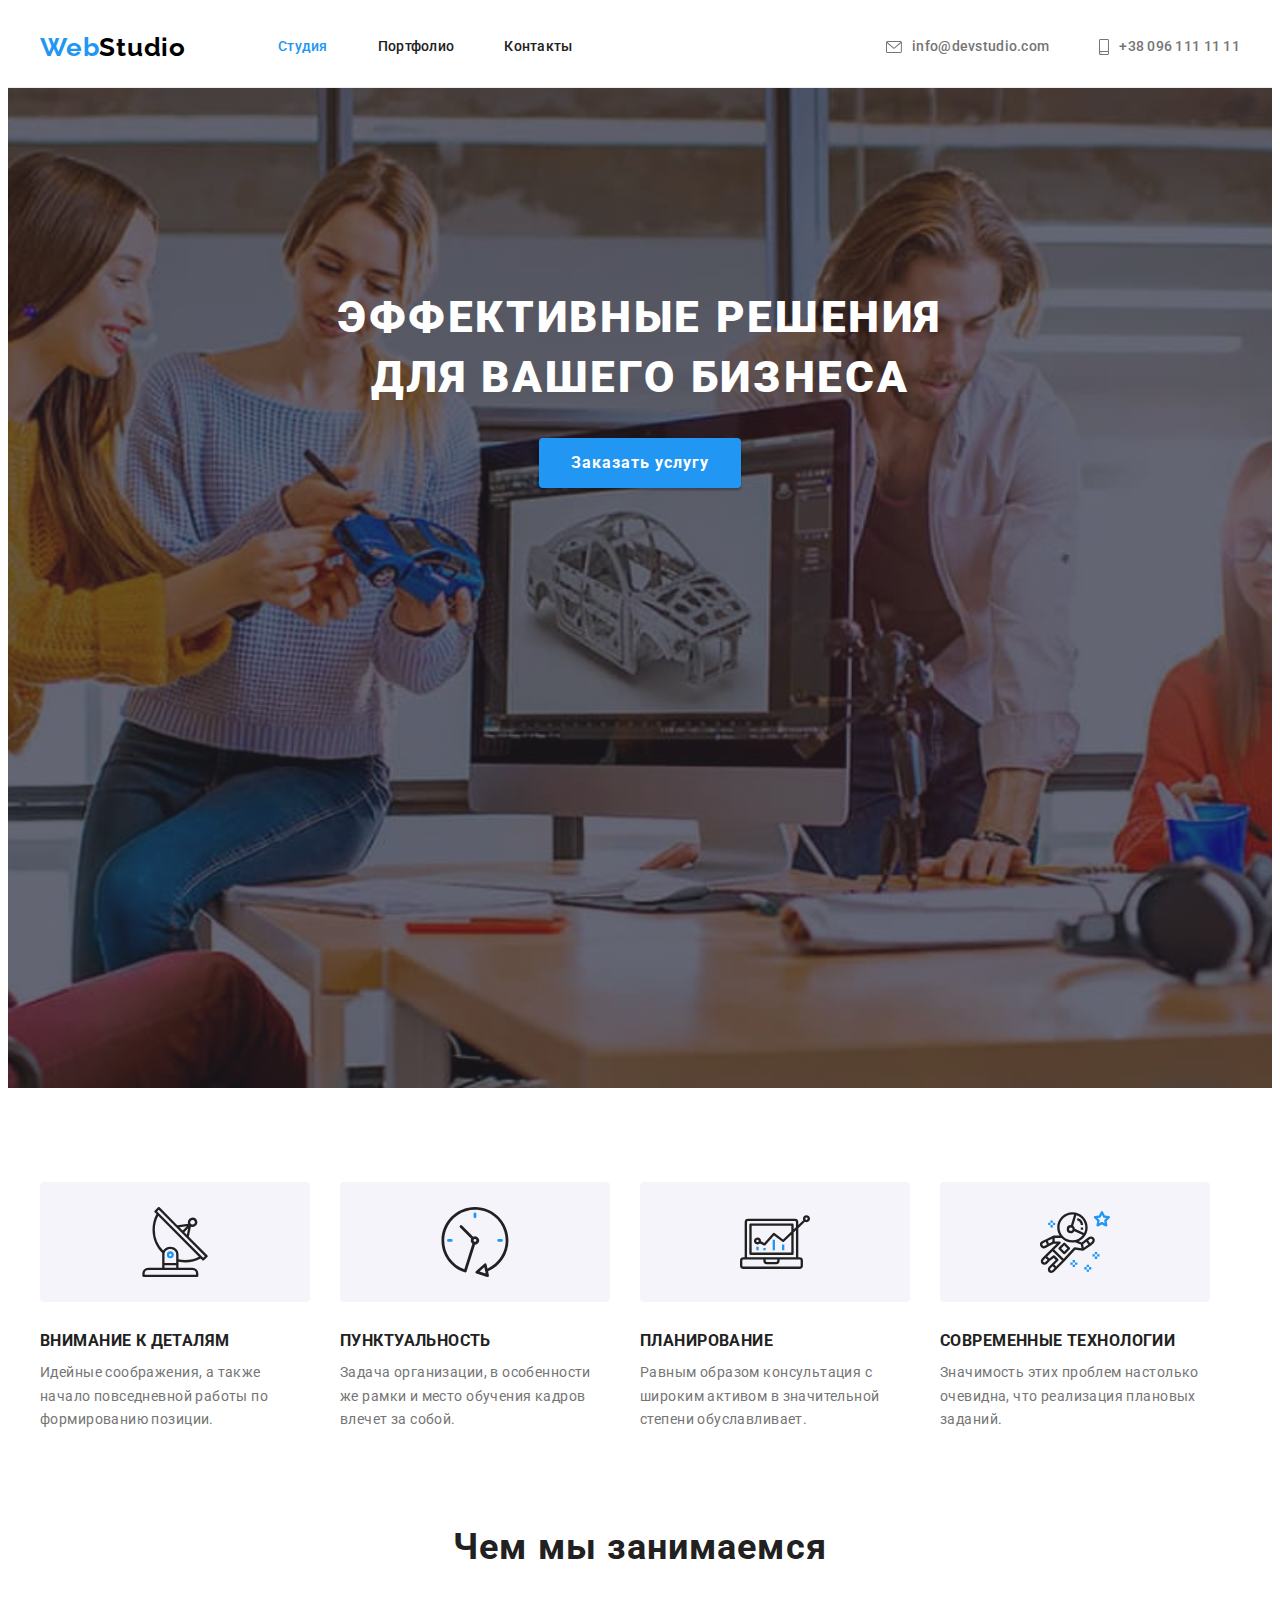
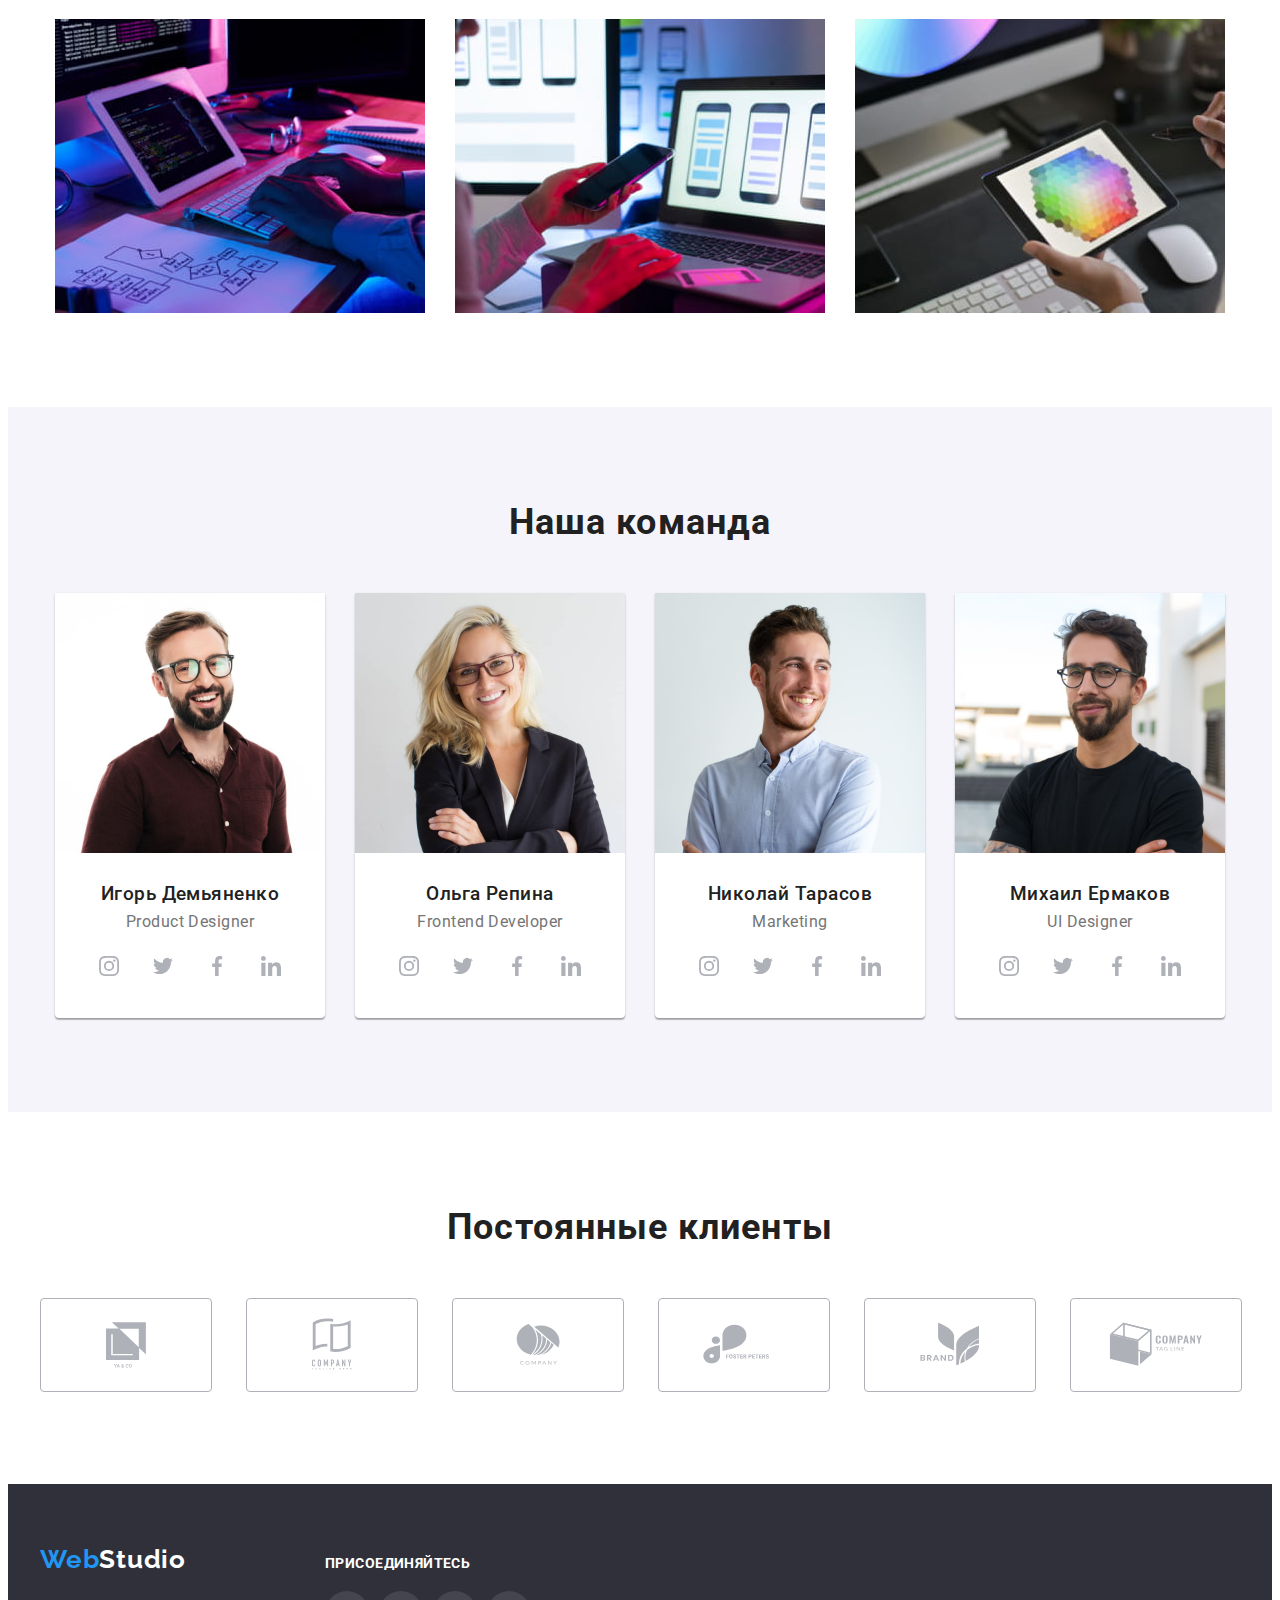
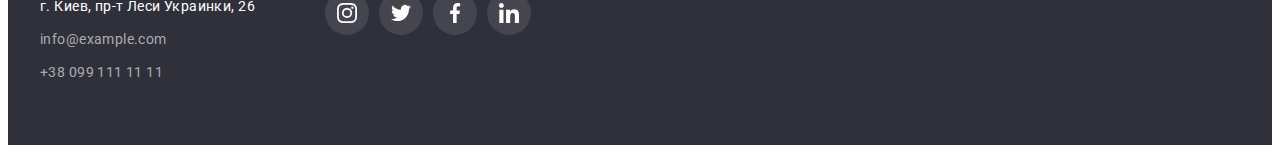
==== index.html @ 54c1f76c "add startup files" ====
<!DOCTYPE html>
<html lang="ru">
  <head>
    <meta charset="UTF-8" />
    <meta http-equiv="X-UA-Compatible" content="IE=edge" />
    <meta name="viewport" content="width=device-width, initial-scale=1.0" />
    <title>Document</title>
    <link rel="preconnect" href="https://fonts.gstatic.com" />
    <link
      href="https://fonts.googleapis.com/css2?family=Raleway:wght@700&family=Roboto:wght@400;500;700;900&display=swap"
      rel="stylesheet"
    />
    <link
      rel="stylesheet"
      href="https://cdnjs.cloudflare.com/ajax/libs/modern-normalize/1.1.0/modern-normalize.min.css"
      integrity="sha512-wpPYUAdjBVSE4KJnH1VR1HeZfpl1ub8YT/NKx4PuQ5NmX2tKuGu6U/JRp5y+Y8XG2tV+wKQpNHVUX03MfMFn9Q=="
      crossorigin="anonymous"
      referrerpolicy="no-referrer"
    />
    <link rel="stylesheet" href="./css/styles.css" />
  </head>

  <body>
    <!-- Шапка -->
    <header class="page-header">
      <div class="container header-container">
        <nav class="navigation">
          <a class="logo" href="./index.html">Web<span class="header-logo-accent">Studio</span></a>
          <ul class="menu">
            <li class="menu-item">
              <a class="nav-link current" href="./index.html">Студия</a>
            </li>
            <li class="menu-item">
              <a class="nav-link" href="./portfolio.html">Портфолио</a>
            </li>
            <li class="menu-item">
              <a class="nav-link" href="">Контакты</a>
            </li>
          </ul>
        </nav>
        <ul class="contact-list">
          <li class="contact-item">
            <a class="contact-link" href="mailto:info@devstudio.com">
              <svg class="envelope">
                <use href="./images/sprite.svg#envelope"></use>
              </svg>
              info@devstudio.com
            </a>
          </li>
          <li class="contact-item">
            <a class="contact-link" href="tel:+380961111111">
              <svg class="smartphone">
                <use href="./images/sprite.svg#smartphone"></use>
              </svg>
              +38 096 111 11 11
            </a>
          </li>
        </ul>
      </div>
    </header>

    <!-- Основна інформація -->
    <main>
      <!-- Замовити послугу -->
      <section class="hero">
        <h1 class="hero-title">
          Эффективные решения <br />
          для вашего бизнеса
        </h1>
        <button class="hero-button" type="button">Заказать услугу</button>
      </section>

      <!-- Особливості компанії -->
      <section class="features section">
        <div class="container">
          <h2 class="visually-hidden">Особенности</h2>
          <ul class="features-list">
            <li class="features-item">
              <div class="icon-features">
                <svg width="70" height="70">
                  <use href="./images/sprite.svg#antenna"></use>
                </svg>
              </div>
              <h3 class="features-title">Внимание к деталям</h3>
              <p>
                Идейные соображения, а также начало повседневной работы по формированию позиции.
              </p>
            </li>
            <li class="features-item">
              <div class="icon-features">
                <svg width="70" height="70">
                  <use href="./images/sprite.svg#clock"></use>
                </svg>
              </div>
              <h3 class="features-title">Пунктуальность</h3>
              <p>
                Задача организации, в особенности же рамки и место обучения кадров влечет за собой.
              </p>
            </li>
            <li class="features-item">
              <div class="icon-features">
                <svg width="70" height="70">
                  <use href="./images/sprite.svg#diagram"></use>
                </svg>
              </div>
              <h3 class="features-title">Планирование</h3>
              <p>
                Равным образом консультация с широким активом в значительной степени обуславливает.
              </p>
            </li>
            <li class="features-item">
              <div class="icon-features">
                <svg width="70" height="70">
                  <use href="./images/sprite.svg#astronaut"></use>
                </svg>
              </div>
              <h3 class="features-title">Современные технологии</h3>
              <p>Значимость этих проблем настолько очевидна, что реализация плановых заданий.</p>
            </li>
          </ul>
        </div>
      </section>

      <!-- Фото — чим займаємось -->
      <section class="work">
        <div class="container">
          <h2 class="section-title">Чем мы занимаемся</h2>
          <ul class="work-list">
            <li class="work-item">
              <img
                src="./images/work/box-1.jpg"
                alt="Мужчина печатает на клавиатуре"
                width="370"
                height="294"
              />
            </li>
            <li class="work-item">
              <img
                src="./images/work/box-2.jpg"
                alt="Женщина с телефоном в руке возле ноутбука"
                width="370"
                height="294"
              />
            </li>
            <li class="work-item">
              <img
                src="./images/work/box-3.jpg"
                alt="Планшет и стилус в руках человека"
                width="370"
                height="294"
              />
            </li>
          </ul>
        </div>
      </section>

      <!-- Фото членів команди -->
      <section class="team section">        
          <h2 class="section-title">Наша команда</h2>
          <ul class="team-list">
            <li class="team-card">
              <img
                src="./images/team/igor.jpg"
                alt="Фото продакт-дизайнера"
                width="270"
                height="260"
              />
              <div class="team-about">
                <h3 class="team-name">Игорь Демьяненко</h3>
                <p class="team-position" lang="en">Product Designer</p>
                <ul class="social-links">
                  <li class="social-logo">
                    <a class="social-link" href="">
                      <svg width="20" height="20">
                        <use href="./images/sprite.svg#instagram"></use>
                      </svg>
                    </a>
                  </li>
                  <li class="social-logo">
                    <a class="social-link" href="">
                      <svg width="20" height="20">
                        <use href="./images/sprite.svg#twitter"></use>
                      </svg>
                    </a>
                  </li>
                  <li class="social-logo">
                    <a class="social-link" href="">
                      <svg width="20" height="20">
                        <use href="./images/sprite.svg#facebook"></use>
                      </svg>
                    </a>
                  </li>
                  <li class="social-logo">
                    <a class="social-link" href="">
                      <svg width="20" height="20">
                        <use href="./images/sprite.svg#linkedin"></use>
                      </svg>
                    </a>
                  </li>
                </ul>
              </div>              
            </li>
            <li class="team-card">
              <img
                src="./images/team/olga.jpg"
                alt="Фото фронтенд-разработчика"
                width="270"
                height="260"
              />
              <div class="team-about">
                <h3 class="team-name">Ольга Репина</h3>
                <p class="team-position" lang="en">Frontend Developer</p>
                <ul class="social-links">
                  <li class="social-logo">
                    <a class="social-link" href="">
                      <svg width="20" height="20">
                        <use href="./images/sprite.svg#instagram"></use>
                      </svg>
                    </a>
                  </li>
                  <li class="social-logo">
                    <a class="social-link" href="">
                      <svg width="20" height="20">
                        <use href="./images/sprite.svg#twitter"></use>
                      </svg>
                    </a>
                  </li>
                  <li class="social-logo">
                    <a class="social-link" href="">
                      <svg width="20" height="20">
                        <use href="./images/sprite.svg#facebook"></use>
                      </svg>
                    </a>
                  </li>
                  <li class="social-logo">
                    <a class="social-link" href="">
                      <svg width="20" height="20">
                        <use href="./images/sprite.svg#linkedin"></use>
                      </svg>
                    </a>
                  </li>
                </ul>
              </div>              
            </li>
            <li class="team-card">
              <img
                src="./images/team/nikolai.jpg"
                alt="Фото маркетолога"
                width="270"
                height="260"
              />
              <div class="team-about">
                <h3 class="team-name">Николай Тарасов</h3>
                <p class="team-position" lang="en">Marketing</p>
                <ul class="social-links">
                  <li class="social-logo">
                    <a class="social-link" href="">
                      <svg width="20" height="20">
                        <use href="./images/sprite.svg#instagram"></use>
                      </svg>
                    </a>
                  </li>
                  <li class="social-logo">
                    <a class="social-link" href="">
                      <svg width="20" height="20">
                        <use href="./images/sprite.svg#twitter"></use>
                      </svg>
                    </a>
                  </li>
                  <li class="social-logo">
                    <a class="social-link" href="">
                      <svg width="20" height="20">
                        <use href="./images/sprite.svg#facebook"></use>
                      </svg>
                    </a>
                  </li>
                  <li class="social-logo">
                    <a class="social-link" href="">
                      <svg width="20" height="20">
                        <use href="./images/sprite.svg#linkedin"></use>
                      </svg>
                    </a>
                  </li>
                </ul>
              </div>              
            </li>
            <li class="team-card">
              <img src="./images/team/misha.jpg" alt="Фото UI дизайнера" width="270" height="260" />
              <div class="team-about">
                <h3 class="team-name">Михаил Ермаков</h3>
                <p class="team-position" lang="en">UI Designer</p>
                <ul class="social-links">
                  <li class="social-logo">
                    <a class="social-link" href="">
                      <svg width="20" height="20">
                        <use href="./images/sprite.svg#instagram"></use>
                      </svg>
                    </a>
                  </li>
                  <li class="social-logo">
                    <a class="social-link" href="">
                      <svg width="20" height="20">
                        <use href="./images/sprite.svg#twitter"></use>
                      </svg>
                    </a>
                  </li>
                  <li class="social-logo">
                    <a class="social-link" href="">
                      <svg width="20" height="20">
                        <use href="./images/sprite.svg#facebook"></use>
                      </svg>
                    </a>
                  </li>
                  <li class="social-logo">
                    <a class="social-link" href="">
                      <svg width="20" height="20">
                        <use href="./images/sprite.svg#linkedin"></use>
                      </svg>
                    </a>
                  </li>
                </ul>
              </div>              
            </li>
          </ul>
      </section>

      <!-- Клієнти -->
      <section class="section">
        <div class="container">
          <h2 class="section-title">Постоянные клиенты</h2>
          <ul class="client-list">
            <li class="client">            
                <a class="client-link" href="">
                    <svg class="client-logo" width="40" height="46">
                      <use href="./images/sprite.svg#client-1"></use>
                    </svg>
                </a>
            </li>
            <li class="client">
              <a class="client-link" href="">
                <div class="client-logo">
                  <svg class="client-icon" width="40" height="52">
                    <use href="./images/sprite.svg#client-2"></use>
                  </svg>
                </div>
              </a>
            </li>
            <li class="client">
              <a class="client-link" href="">
                <div class="client-logo">
                  <svg class="client-icon" width="44" height="42">
                    <use href="./images/sprite.svg#client-3"></use>
                  </svg>
                </div>
              </a>
            </li>
            <li class="client">
              <a class="client-link" href="">
                <div class="client-logo">
                  <svg class="client-icon" width="84" height="40">
                    <use href="./images/sprite.svg#client-4"></use>
                  </svg>
                </div>
              </a>
            </li>
            <li class="client">
              <a class="client-link" href="">
                <div class="client-logo">
                  <svg class="client-icon" width="62" height="44">
                    <use href="./images/sprite.svg#client-5"></use>
                  </svg>
                </div>
              </a>
            </li>
            <li class="client">
              <a class="client-link" href="">
                <div class="client-logo">
                  <svg class="client-icon" width="94" height="44">
                    <use href="./images/sprite.svg#client-6"></use>
                  </svg>
                </div>
              </a>
            </li>
          </ul>
        </div>
      </section>
    </main>

    <!-- Підвал -->
    <footer class="footer">
      <div class="footer-container container">
        <div>
          <a class="logo" href="./index.html">Web<span class="footer-logo-accent">Studio</span></a>
          <address class="footer-address">
            <p class="footer-location">г. Киев, пр-т Леси Украинки, 26</p>
            <ul>
              <li class="footer-contact">
                <a class="footer-link" href="mailto:info@example.com">info@example.com</a>
              </li>
              <li class="footer-contact">
                <a class="footer-link" href="tel:+380991111111">+38 099 111 11 11</a>
              </li>
            </ul>
          </address>
        </div>

        <div class="join">
          <p class="join-text">Присоединяйтесь</p>
          <ul class="join-links">
            <li class="join-logo">
              <a class="join-link" href="">
                <svg class="join-icon" width="20" height="20">
                  <use href="./images/sprite.svg#instagram"></use>
                </svg>
              </a>
            </li>
            <li class="join-logo">
              <a class="join-link" href="">
                <svg class="join-icon" width="20" height="20">
                  <use href="./images/sprite.svg#twitter"></use>
                </svg>
              </a>
            </li>
            <li class="join-logo">
              <a class="join-link" href="">
                <svg class="join-icon" width="20" height="20">
                  <use href="./images/sprite.svg#facebook"></use>
                </svg>
              </a>
            </li>
            <li class="join-logo">
              <a class="join-link" href="">
                <svg class="join-icon" width="20" height="20">
                  <use href="./images/sprite.svg#linkedin"></use>
                </svg>
              </a>
            </li>              
          </ul>
        </div>
      </div>
    </footer>
  </body>
</html>
---- css/styles.css ----
:root {
  --primary-font-family: 'Roboto', sans-serif;
  --secondary-font-family: 'Raleway', sans-serif;
  --text-color: #757575;
  --primary-white: #ffffff;
  --secondary-white: rgba(255, 255, 255, 0.6);
  --primary-dark-color: #212121;
  --logo-accent-color: #000000;
  --primary-accent-color: #2196f3;

  --primary-background-color: #2f303a;
  --secondary-background-color: #f5f4fa;
  --primary-border-color: 1px solid #ececec;
  --overlay-colour: rgba(47, 48, 58, 0.4);

  --primary-icon-colour: #afb1b8;
  --social-icon-background: rgba(255, 255, 255, 0.1);

  --card-shadow: 0px 1px 3px rgba(0, 0, 0, 0.12), 0px 1px 1px rgba(0, 0, 0, 0.14),
    0px 2px 1px rgba(0, 0, 0, 0.2);
  --btn-shadow: 0px 3px 1px rgba(0, 0, 0, 0.1), 0px 1px 2px rgba(0, 0, 0, 0.08),
    0px 2px 2px rgba(0, 0, 0, 0.12);
  --hover-card-shadow: 0px 1px 1px rgba(0, 0, 0, 0.12), 0px 4px 4px rgba(0, 0, 0, 0.06),
    1px 4px 6px rgba(0, 0, 0, 0.16);
}

body {
  font-family: var(--primary-font-family);
  font-weight: 400;
  font-size: 14px;
  color: var(--text-color);
}

h1,
h2,
h3,
h4,
h5,
h6,
p {
  margin-top: 0;
  margin-bottom: 0;
}

ul,
ol {
  margin-top: 0;
  margin-bottom: 0;
  padding-left: 0;
}

img {
  display: block;
}

a {
  text-decoration: none;
}

ul {
  list-style: none;
}

.container {
  width: 1200px;
  padding-left: 15px;
  padding-right: 15px;
  margin-left: auto;
  margin-right: auto;
}

.section {
  padding-top: 94px;
  padding-bottom: 94px;
}

/* ========== HEADER ========== */
.page-header {
  max-width: 1600px;
  padding-top: 24px;
  padding-bottom: 24px;
  margin-left: auto;
  margin-right: auto;

  font-weight: 500;
  line-height: 1.14;
  letter-spacing: 0.02em;

  border-bottom: var(--primary-border-color);
}

.header-container {
  display: flex;
  align-items: center;
  justify-content: space-between;
}

.navigation {
  display: flex;
  align-items: center;
}

.logo {
  font-family: var(--secondary-font-family);
  font-weight: 700;
  font-size: 26px;
  line-height: 1.19;
  letter-spacing: 0.03em;
  color: var(--primary-accent-color);
}

.header-logo-accent {
  color: var(--logo-accent-color);
}

.menu {
  display: flex;
  align-items: center;
  margin-left: 92px;
}

.menu-item:not(:last-child) {
  margin-right: 50px;
}

.nav-link {
  color: var(--primary-dark-color);
}

.nav-link.current {
  color: var(--primary-accent-color);
}

.nav-link:hover,
.nav-link:focus {
  color: var(--primary-accent-color);
}

.contact-list {
  display: flex;
  align-items: center;
}

.contact-item:not(:last-child) {
  margin-right: 50px;
}

.contact-link {
  display: flex;
  align-items: center;
  color: var(--text-color);
}

.contact-link:hover,
.contact-link:focus {
  color: var(--primary-accent-color);
}

.envelope {
  width: 16px;
  height: 12px;
  margin-right: 10px;
  fill: currentColor;
}

.smartphone {
  width: 10px;
  height: 16px;
  margin-right: 10px;
  fill: currentColor;
}

.contact-link:hover .envelope,
.contact-link:focus .envelope,
.contact-link:hover .smartphone,
.contact-link:focus .smartphone {
  fill: var(--primary-accent-color);
}
/* ========= END HEADER ========= */

/* ============ HERO ============ */
.hero {
  max-width: 1600px;
  height: 600px;
  padding-top: 200px;
  padding-bottom: 200px;
  margin-right: auto;
  margin-left: auto;

  background-color: var(--primary-background-color);
  background-size: cover;
  background-position: center;
  background-repeat: no-repeat;
  background-image: linear-gradient(rgba(47, 48, 58, 0.4), rgba(47, 48, 58, 0.4)),
    url(../images/hero/hero-img.jpg);
}

.hero-title {
  margin-bottom: 30px;

  font-weight: 900;
  font-size: 44px;
  line-height: 1.36;
  text-align: center;
  letter-spacing: 0.06em;
  text-transform: uppercase;
  color: var(--primary-white);
}

.hero-button {
  display: block;
  padding: 10px 32px;
  border: none;
  border-radius: 4px;
  margin-right: auto;
  margin-left: auto;

  font-family: inherit;
  font-weight: 700;
  font-size: 16px;
  line-height: 1.88;
  letter-spacing: 0.06em;
  color: var(--primary-white);

  background-color: var(--primary-accent-color);
  box-shadow: var(--btn-shadow);
  cursor: pointer;
}
/* ========== END HERO ========= */

/* ========= FEATURES ========= */
.visually-hidden {
  position: absolute;
  width: 1px;
  height: 1px;
  margin: -1px;
  border: 0;
  padding: 0;
  white-space: nowrap;
  clip-path: inset(100%);
  clip: rect(0 0 0 0);
  overflow: hidden;
}

.features {
  line-height: 1.71;
  letter-spacing: 0.03em;
}

.features-list {
  display: flex;
}

.features-item {
  width: 270px;
}

.features-item:not(:last-child) {
  margin-right: 30px;
}

.icon-features {
  display: flex;
  justify-content: center;
  align-items: center;
  height: 120px;
  margin-bottom: 30px;
  background-color: var(--secondary-background-color);
  border-radius: 4px;
}

.features-title {
  margin-bottom: 10px;

  font-weight: 700;
  line-height: 1.14;
  text-transform: uppercase;
  color: var(--primary-dark-color);
}
/* ========= END FEATURES ========= */

/* ========= OUR WORK ========= */
.work {
  padding-bottom: 94px;
}

.work-list {
  display: flex;
  justify-content: center;
}

.work-item:not(:last-child) {
  margin-right: 30px;
}

.section-title {
  margin-bottom: 50px;

  font-weight: 700;
  font-size: 36px;
  line-height: 1.17;
  text-align: center;
  letter-spacing: 0.03em;
  color: var(--primary-dark-color);
}
/* ========= END OUR WORK ========= */

/* ========= TEAM SECTION ========= */
.team {
  max-width: 1600px;
  padding-left: 15px;
  padding-right: 15px;
  margin-left: auto;
  margin-right: auto;
  background-color: var(--secondary-background-color);

  font-size: 16px;
  letter-spacing: 0.03em;
}

.team-list {
  display: flex;
  justify-content: center;
}

.team-card {
  border-radius: 0px 0px 4px 4px;
  background-color: var(--primary-white);
  box-shadow: var(--card-shadow);
}

.team-card:not(:last-child) {
  margin-right: 30px;
}

.team-about {
  padding: 30px 32px;
  text-align: center;
}

.team-name {
  margin-bottom: 10px;
  font-weight: 500;
  line-height: 1.19;
  color: var(--primary-dark-color);
}

.team-position {
  margin-bottom: 16px;
  line-height: 0.84;
}

.social-links {
  display: flex;
  justify-content: center;
  align-items: center;
}

.social-link {
  display: flex;
  justify-content: center;
  align-items: center;
  width: 44px;
  height: 44px;
  border-radius: 50%;
  fill: var(--primary-icon-colour);
}

.social-link:hover,
.social-link:focus {
  fill: var(--primary-white);
  background-color: var(--primary-accent-color);
}

.social-logo:not(:last-child) {
  margin-right: 10px;
}

/* ========= END TEAM SECTION ========= */

/* ========= CLIENTS SECTION ========= */

/* ul */
.client-list {
  display: flex;
  justify-content: space-between;
  align-items: center;
}

/* li */
.client {
  width: 170px;
  height: 92px;
}

/* a */
.client-link {
  display: flex;
  align-items: center;
  justify-content: center;
  width: inherit;
  height: inherit;
  border: 1px solid var(--primary-icon-colour);
  border-radius: 4px;
}

.client-link:hover,
.client-link:focus {
  border: 1px solid var(--primary-accent-color);
  fill: var(--primary-accent-color);
}

.client-link:hover .client-logo,
.client-link:focus .client-logo {
  fill: var(--primary-accent-color);
}

/* div */
.client-logo {
  fill: var(--primary-icon-colour);
}

/* ========= END CLIENTS SECTION ========= */

/* ========= PORTFOLIO ========= */
.btn-list {
  display: flex;
  justify-content: center;
  margin-bottom: 50px;
}

.btn-item:not(:last-child) {
  margin-right: 8px;
}

.portfolio-button {
  padding: 6px 22px;
  border-radius: 4px;
  border-color: transparent;

  font-family: inherit;
  font-weight: 500;
  font-size: 16px;
  line-height: 1.62;
  letter-spacing: 0.03em;
  color: var(--primary-dark-color);
  background-color: var(--secondary-background-color);
  cursor: pointer;
}

.portfolio-button:hover,
.portfolio-button:focus,
.portfolio-button.current {
  color: var(--primary-white);
  background-color: var(--primary-accent-color);
  box-shadow: var(--btn-shadow);
}

.card-list {
  display: flex;
  flex-wrap: wrap;
  margin-top: -30px;
  margin-left: -30px;
}

.example-link {
  display: block;
}

.example-link:hover,
.example-link:focus {
  box-shadow: var(--hover-card-shadow);
}

.example {
  margin-top: 30px;
  margin-left: 30px;
}

.example-box {
  padding: 20px 24px;
  border: 1px solid #eeeeee;
  border-top: none;
}

.project-name {
  margin-bottom: 4px;
  font-weight: 700;
  font-size: 18px;
  line-height: 2;
  letter-spacing: 0.06em;
  color: var(--primary-dark-color);
}

.project-type {
  font-size: 16px;
  line-height: 1.87;
  letter-spacing: 0.03em;
  color: var(--text-color);
}
/* ========= END PORTFOLIO ========= */

/* ========= FOOTER ========= */
.footer {
  max-width: 1600px;
  margin-left: auto;
  margin-right: auto;
  padding-top: 60px;
  padding-bottom: 60px;
  background-color: var(--primary-background-color);
}

.footer-container {
  display: flex;
  align-items: baseline;
}

.footer-address {
  margin-top: 20px;

  font-style: normal;
  line-height: 1.71;
  letter-spacing: 0.03em;
}

.footer-logo-accent {
  color: var(--primary-white);
}

.footer-location {
  margin-bottom: 9px;
  color: var(--primary-white);
}

.footer-link {
  color: var(--secondary-white);
}

.footer-contact:not(:last-child) {
  margin-bottom: 9px;
}

.footer-link:hover,
.footer-link:focus {
  color: var(--primary-white);
}

.join {
  margin-left: 70px;
}

.join-text {
  margin-bottom: 20px;
  font-weight: 700;
  line-height: 16px;
  letter-spacing: 0.03em;
  text-transform: uppercase;
  color: var(--primary-white);
}

.join-links {
  display: flex;
  align-items: center;
}

.join-link {
  display: flex;
  justify-content: center;
  align-items: center;
  width: 44px;
  height: 44px;
  border-radius: 50%;
  background-color: rgba(255, 255, 255, 0.1);
}

.join-logo:not(:last-child) {
  margin-right: 10px;
}

.join-icon {
  fill: var(--primary-white);
}

.join-link:hover,
.join-link:focus {
  background-color: var(--primary-accent-color);
}

/* ========= END FOOTER ========= */
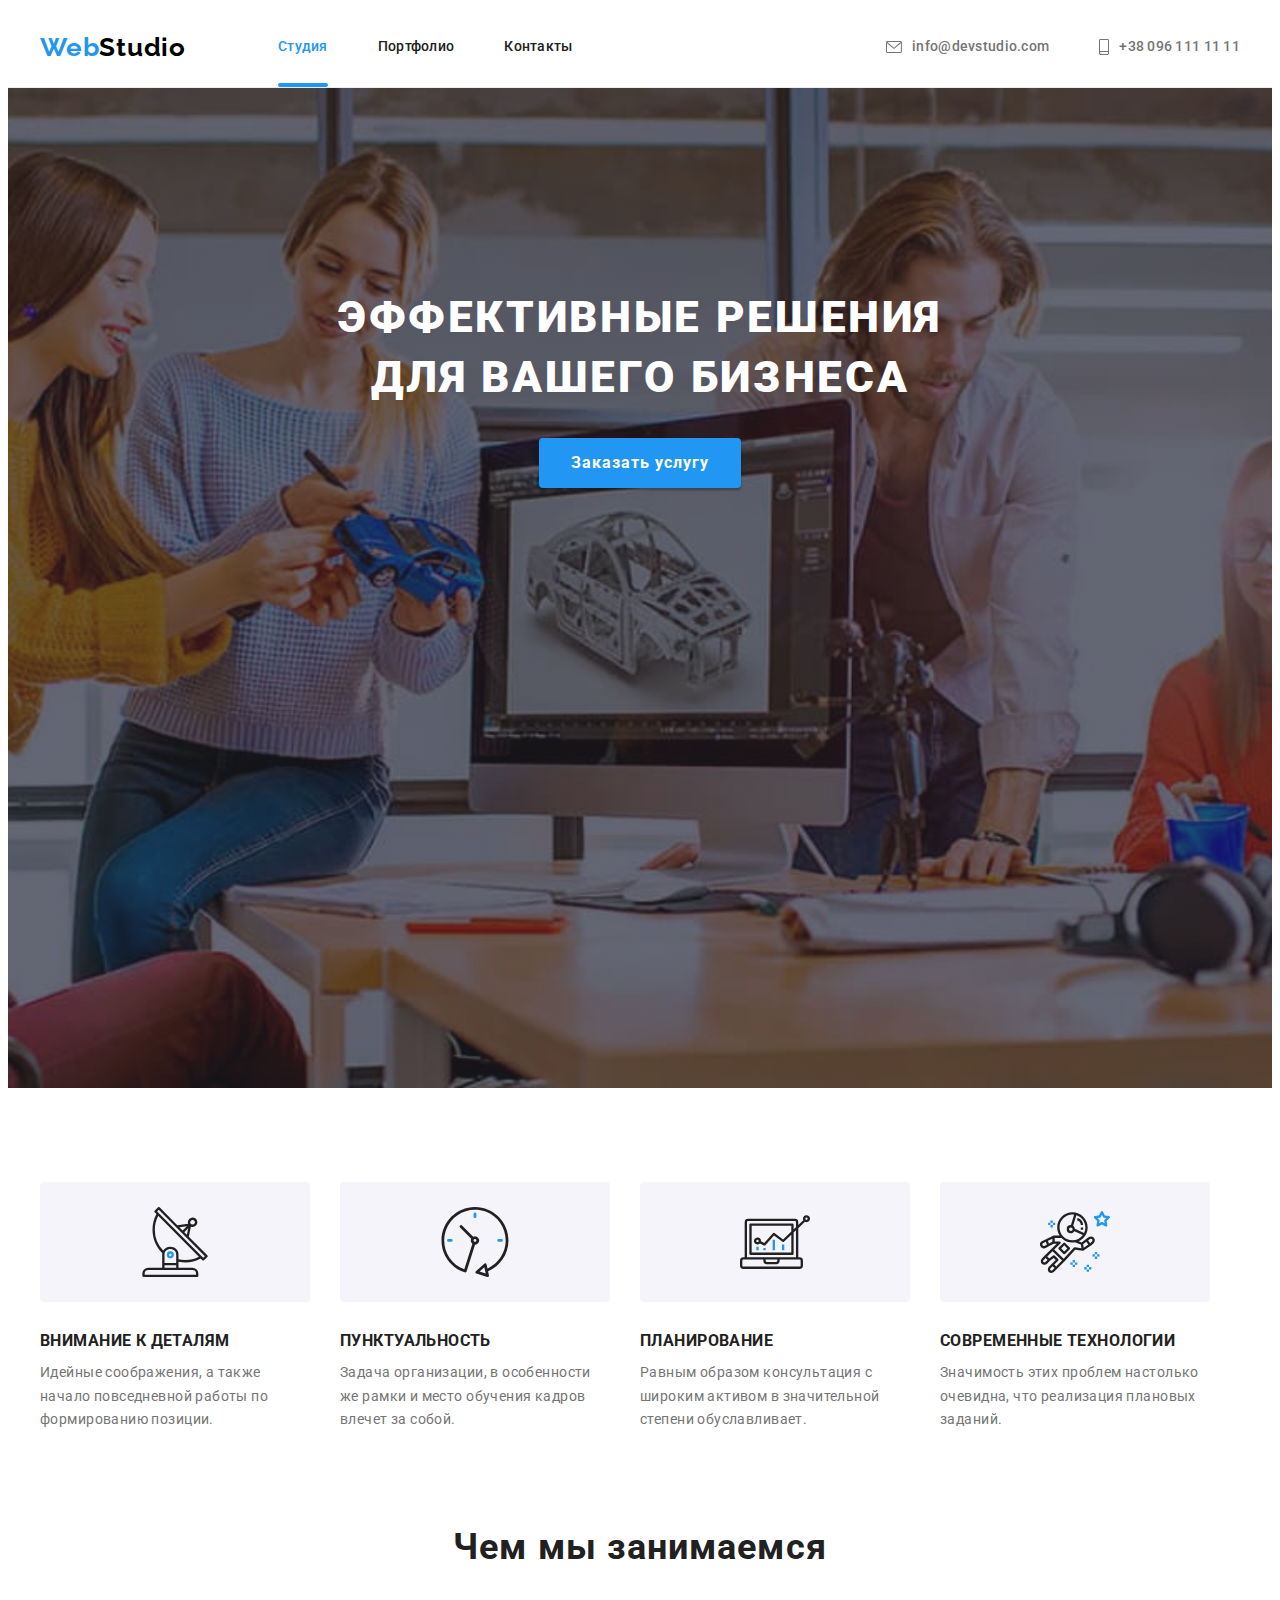
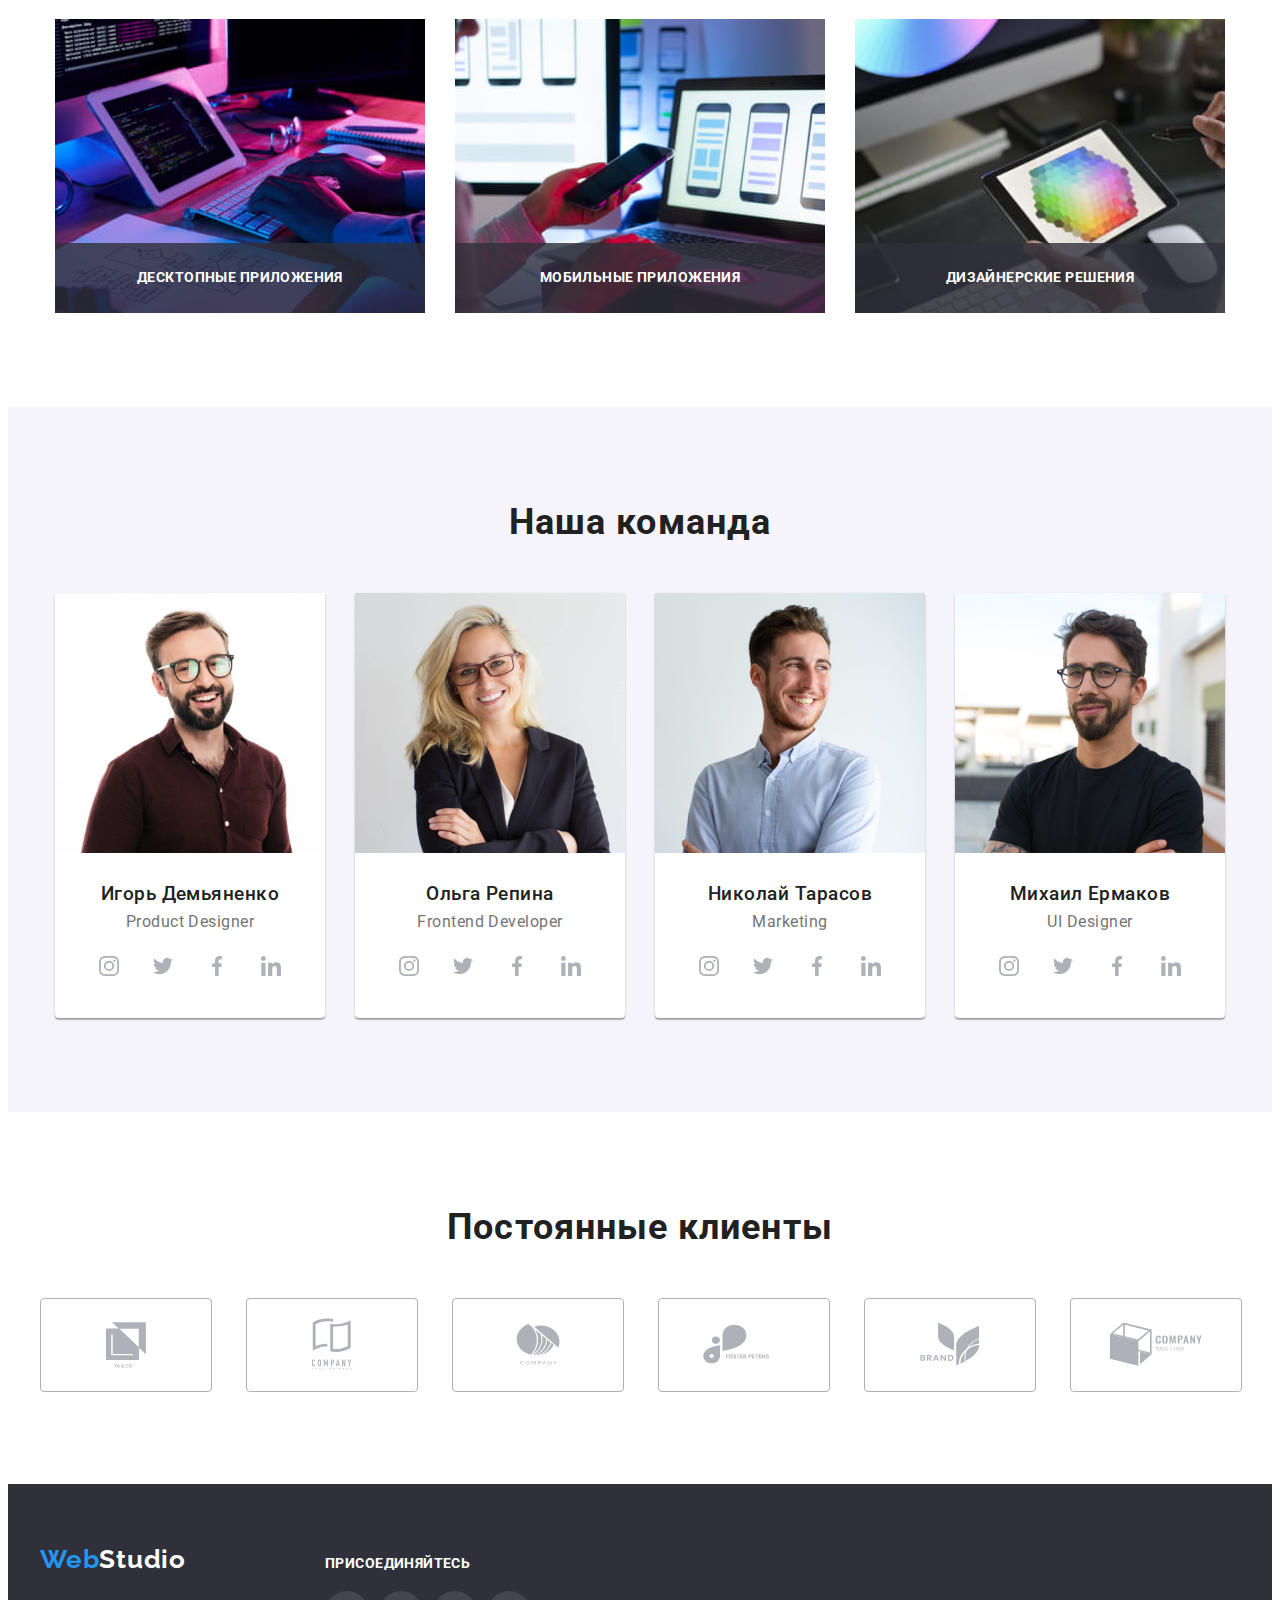
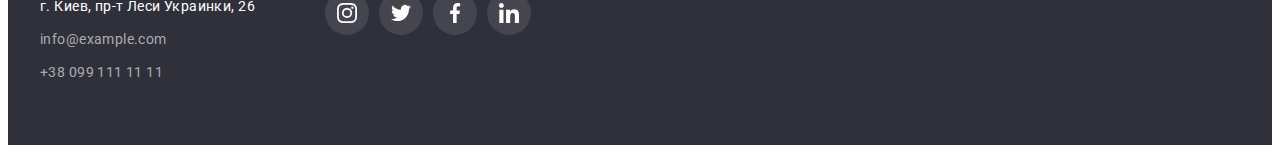
==== commit 5875f7c2: "add work description and header current line" ====
--- a/index.html
+++ b/index.html
@@ -133,6 +133,9 @@
                 width="370"
                 height="294"
               />
+              <div class="work-description">
+                <p class="work-text">Десктопные приложения</p>
+              </div>
             </li>
             <li class="work-item">
               <img
@@ -141,6 +144,9 @@
                 width="370"
                 height="294"
               />
+              <div class="work-description">
+                <p class="work-text">Мобильные приложения</p>
+              </div>
             </li>
             <li class="work-item">
               <img
@@ -149,6 +155,9 @@
                 width="370"
                 height="294"
               />
+              <div class="work-description">
+                <p class="work-text">Дизайнерские решения</p>
+              </div>
             </li>
           </ul>
         </div>
--- a/css/styles.css
+++ b/css/styles.css
@@ -12,6 +12,7 @@
   --secondary-background-color: #f5f4fa;
   --primary-border-color: 1px solid #ececec;
   --overlay-colour: rgba(47, 48, 58, 0.4);
+  --small-overlay-colour: rgba(47, 48, 58, 0.8);
 
   --primary-icon-colour: #afb1b8;
   --social-icon-background: rgba(255, 255, 255, 0.1);
@@ -123,12 +124,28 @@
   margin-right: 50px;
 }
 
+.menu-item {
+  position: relative;
+}
+
 .nav-link {
   color: var(--primary-dark-color);
 }
 
 .nav-link.current {
   color: var(--primary-accent-color);
+}
+
+.nav-link.current::after {
+  content: '';
+  position: absolute;
+  top: 44px;
+  display: block;
+  justify-content: center;
+  width: 100%;
+  height: 4px;
+  border-radius: 2px;
+  background-color: var(--primary-accent-color);
 }
 
 .nav-link:hover,
@@ -289,6 +306,10 @@
   justify-content: center;
 }
 
+.work-item {
+  position: relative;
+}
+
 .work-item:not(:last-child) {
   margin-right: 30px;
 }
@@ -303,6 +324,28 @@
   letter-spacing: 0.03em;
   color: var(--primary-dark-color);
 }
+
+.work-description {
+  position: absolute;
+  bottom: 0;
+  width: 100%;
+  height: 70px;
+  background-color: var(--small-overlay-colour);
+}
+
+.work-text {
+  padding-top: 27px;
+  padding-bottom: 27px;
+
+  font-weight: 700;
+  line-height: 1.14;
+  text-align: center;
+  letter-spacing: 0.03em;
+  text-transform: uppercase;
+
+  color: var(--primary-white);
+}
+
 /* ========= END OUR WORK ========= */
 
 /* ========= TEAM SECTION ========= */
